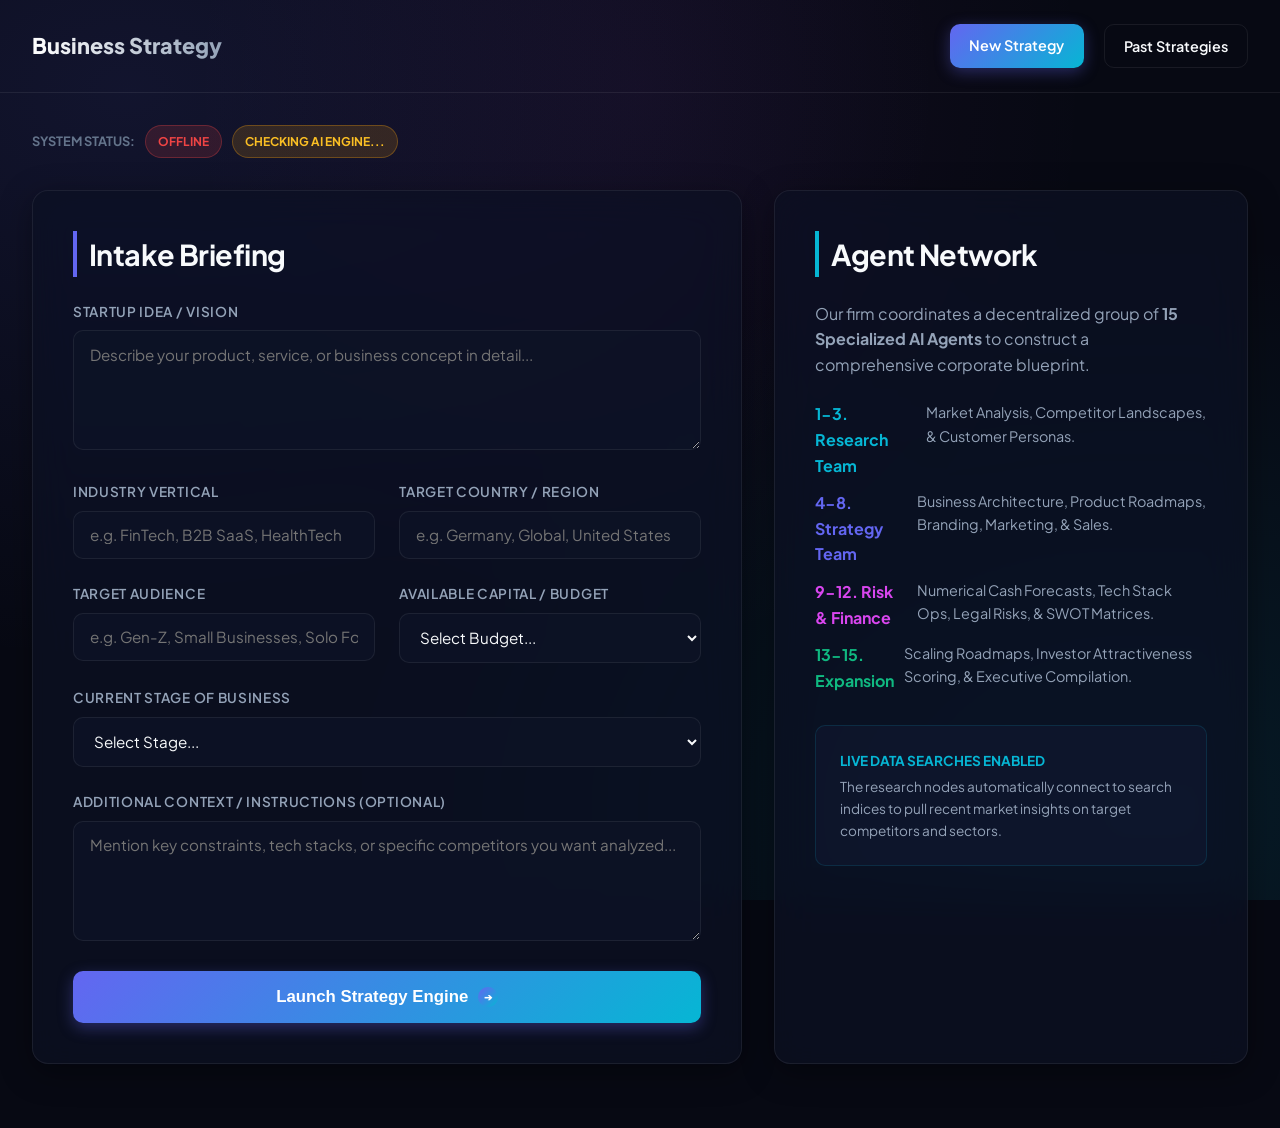
==== frontend/index.html @ 62816b15 "adding code" ====
<!DOCTYPE html>
<html lang="en">
<head>
    <meta charset="UTF-8">
    <meta name="viewport" content="width=device-width, initial-scale=1.0">
    <title>Business Strategy</title>
    <link rel="stylesheet" href="css/style.css">
</head>
<body>
    <header>
        <div class="logo-container">
          
            <div class="logo-text">Business Strategy</div>
        </div>
        <nav class="nav-links">
            <a href="index.html" class="nav-btn primary">New Strategy</a>
            <a href="history.html" class="nav-btn secondary">Past Strategies</a>
        </nav>
    </header>

    <main class="container">
        <!-- Status Row -->
        <div style="display: flex; gap: 10px; margin-bottom: 2rem; align-items: center; flex-wrap: wrap;">
            <span style="font-size: 0.8rem; font-weight: 700; color: var(--text-muted); text-transform: uppercase;">System Status:</span>
            <div id="badge-db" class="status-badge local">Connecting Database...</div>
            <div id="badge-ai" class="status-badge fallback">Checking AI Engine...</div>
        </div>

        <!-- App Layout -->
        <div class="grid-2col" id="app-layout">
            <!-- Left Panel: Intake Form -->
            <section class="glass-panel" style="padding: 2.5rem;" id="form-panel">
                <h2 style="margin-bottom: 1.5rem;">Intake Briefing</h2>
                <form id="startup-form">
                    <div class="form-group">
                        <label for="startup_idea">Startup Idea / Vision</label>
                        <textarea id="startup_idea" placeholder="Describe your product, service, or business concept in detail..." required></textarea>
                    </div>

                    <div class="form-group row">
                        <div>
                            <label for="industry">Industry Vertical</label>
                            <input type="text" id="industry" placeholder="e.g. FinTech, B2B SaaS, HealthTech" required>
                        </div>
                        <div>
                            <label for="country">Target Country / Region</label>
                            <input type="text" id="country" placeholder="e.g. Germany, Global, United States" required>
                        </div>
                    </div>

                    <div class="form-group row">
                        <div>
                            <label for="target_audience">Target Audience</label>
                            <input type="text" id="target_audience" placeholder="e.g. Gen-Z, Small Businesses, Solo Founders" required>
                        </div>
                        <div>
                            <label for="budget">Available Capital / Budget</label>
                            <select id="budget" required>
                                <option value="" disabled selected>Select Budget...</option>
                                <option value="$10,000">$10,000 - $25,000</option>
                                <option value="$50,000">$25,000 - $100,000</option>
                                <option value="$250,000">$100,000 - $500,000</option>
                                <option value="$1,000,000">$500,000 - $2M+</option>
                            </select>
                        </div>
                    </div>

                    <div class="form-group">
                        <label for="business_stage">Current Stage of Business</label>
                        <select id="business_stage" required>
                            <option value="" disabled selected>Select Stage...</option>
                            <option value="Idea Stage">Idea Stage / Pre-revenue</option>
                            <option value="MVP Built">MVP Developed / Early Beta</option>
                            <option value="Early Traction">Generating Early Sales</option>
                            <option value="Scaling">Scaling Product & Operations</option>
                        </select>
                    </div>

                    <div class="form-group">
                        <label for="additional_information">Additional Context / Instructions (Optional)</label>
                        <textarea id="additional_information" placeholder="Mention key constraints, tech stacks, or specific competitors you want analyzed..."></textarea>
                    </div>

                    <button type="submit" class="btn-submit" id="submit-btn">
                        <span>Launch Strategy Engine</span>
                        <div class="logo-icon" style="width:20px; height:20px; font-size:0.6rem; box-shadow:none;">➔</div>
                    </button>
                </form>
            </section>

            <!-- Right Panel: Instructions or Progress Board -->
            <section class="glass-panel" style="padding: 2.5rem; display: flex; flex-direction: column; justify-content: space-between;" id="info-panel">
                <div id="static-info">
                    <h2 style="margin-bottom: 1.5rem; border-left-color: var(--secondary);">Agent Network</h2>
                    <p style="color: var(--text-secondary); margin-bottom: 1.5rem;">
                        Our firm coordinates a decentralized group of <strong>15 Specialized AI Agents</strong> to construct a comprehensive corporate blueprint.
                    </p>
                    <div style="display: flex; flex-direction: column; gap: 12px; margin-bottom: 2rem;">
                        <div style="display:flex; gap: 10px; align-items:flex-start;">
                            <div style="color: var(--secondary); font-weight:700;">1-3. Research Team</div>
                            <div style="font-size:0.9rem; color: var(--text-secondary);">Market Analysis, Competitor Landscapes, & Customer Personas.</div>
                        </div>
                        <div style="display:flex; gap: 10px; align-items:flex-start;">
                            <div style="color: var(--primary); font-weight:700;">4-8. Strategy Team</div>
                            <div style="font-size:0.9rem; color: var(--text-secondary);">Business Architecture, Product Roadmaps, Branding, Marketing, & Sales.</div>
                        </div>
                        <div style="display:flex; gap: 10px; align-items:flex-start;">
                            <div style="color: var(--accent); font-weight:700;">9-12. Risk & Finance</div>
                            <div style="font-size:0.9rem; color: var(--text-secondary);">Numerical Cash Forecasts, Tech Stack Ops, Legal Risks, & SWOT Matrices.</div>
                        </div>
                        <div style="display:flex; gap: 10px; align-items:flex-start;">
                            <div style="color: var(--success); font-weight:700;">13-15. Expansion</div>
                            <div style="font-size:0.9rem; color: var(--text-secondary);">Scaling Roadmaps, Investor Attractiveness Scoring, & Executive Compilation.</div>
                        </div>
                    </div>
                    <div class="glass-card" style="border-color: rgba(6, 182, 212, 0.15);">
                        <span style="color: var(--secondary); font-weight:700; font-size:0.85rem; text-transform:uppercase; display:block; margin-bottom: 4px;">Live Data Searches Enabled</span>
                        <p style="font-size:0.85rem; color: var(--text-secondary);">
                            The research nodes automatically connect to search indices to pull recent market insights on target competitors and sectors.
                        </p>
                    </div>
                </div>

                <!-- Runner Panel (Hidden by default, shown dynamically via JS) -->
                <div id="runner-panel" class="runner-panel">
                    <div class="runner-header">
                        <div>
                            <span style="font-size:0.8rem; font-weight:700; color:var(--text-muted); text-transform:uppercase;">Active Consultant</span>
                            <h3 id="current-agent-display">Agent Initializing...</h3>
                        </div>
                        <div class="spinner" id="runner-spinner"></div>
                    </div>

                    <div class="progress-container">
                        <div class="progress-bar" id="progress-bar-el"></div>
                    </div>

                    <!-- 15 Agent Indicators -->
                    <div class="agent-steps">
                        <div class="step-card" id="step-0"><div class="step-badge">1</div><span class="step-name">Market Research</span></div>
                        <div class="step-card" id="step-1"><div class="step-badge">2</div><span class="step-name">Competitors</span></div>
                        <div class="step-card" id="step-2"><div class="step-badge">3</div><span class="step-name">Personas</span></div>
                        <div class="step-card" id="step-3"><div class="step-badge">4</div><span class="step-name">Business Model</span></div>
                        <div class="step-card" id="step-4"><div class="step-badge">5</div><span class="step-name">Product roadmap</span></div>
                        <div class="step-card" id="step-5"><div class="step-badge">6</div><span class="step-name">Branding Design</span></div>
                        <div class="step-card" id="step-6"><div class="step-badge">7</div><span class="step-name">Marketing Plan</span></div>
                        <div class="step-card" id="step-7"><div class="step-badge">8</div><span class="step-name">Sales Funnel</span></div>
                        <div class="step-card" id="step-8"><div class="step-badge">9</div><span class="step-name">Financials</span></div>
                        <div class="step-card" id="step-9"><div class="step-badge">10</div><span class="step-name">Operations Stack</span></div>
                        <div class="step-card" id="step-10"><div class="step-badge">11</div><span class="step-name">Risk Matrices</span></div>
                        <div class="step-card" id="step-11"><div class="step-badge">12</div><span class="step-name">SWOT Matrix</span></div>
                        <div class="step-card" id="step-12"><div class="step-badge">13</div><span class="step-name">Growth Scaling</span></div>
                        <div class="step-card" id="step-13"><div class="step-badge">14</div><span class="step-name">Investor Pitch</span></div>
                        <div class="step-card" id="step-14"><div class="step-badge">15</div><span class="step-name">Executive Summary</span></div>
                    </div>

                    <h4 style="margin-bottom:0.5rem; font-size:0.85rem; color:var(--text-secondary);">Activity Stream Logs</h4>
                    <div class="log-terminal" id="log-terminal-el">
                        <div class="log-entry system">[System] Ready to launch strategy engine.</div>
                    </div>

                    <button id="view-report-btn" class="btn-submit" style="margin-top: 1.5rem; display: none;">
                        <span>View Strategy Report</span>
                        <span>➔</span>
                    </button>
                </div>
            </section>
        </div>
    </main>

    <script type="module" src="js/app.js"></script>
</body>
</html>
---- frontend/css/style.css ----
@import url('variables.css');
@import url('base.css');
@import url('components.css');
@import url('views.css');
@import url('print.css');
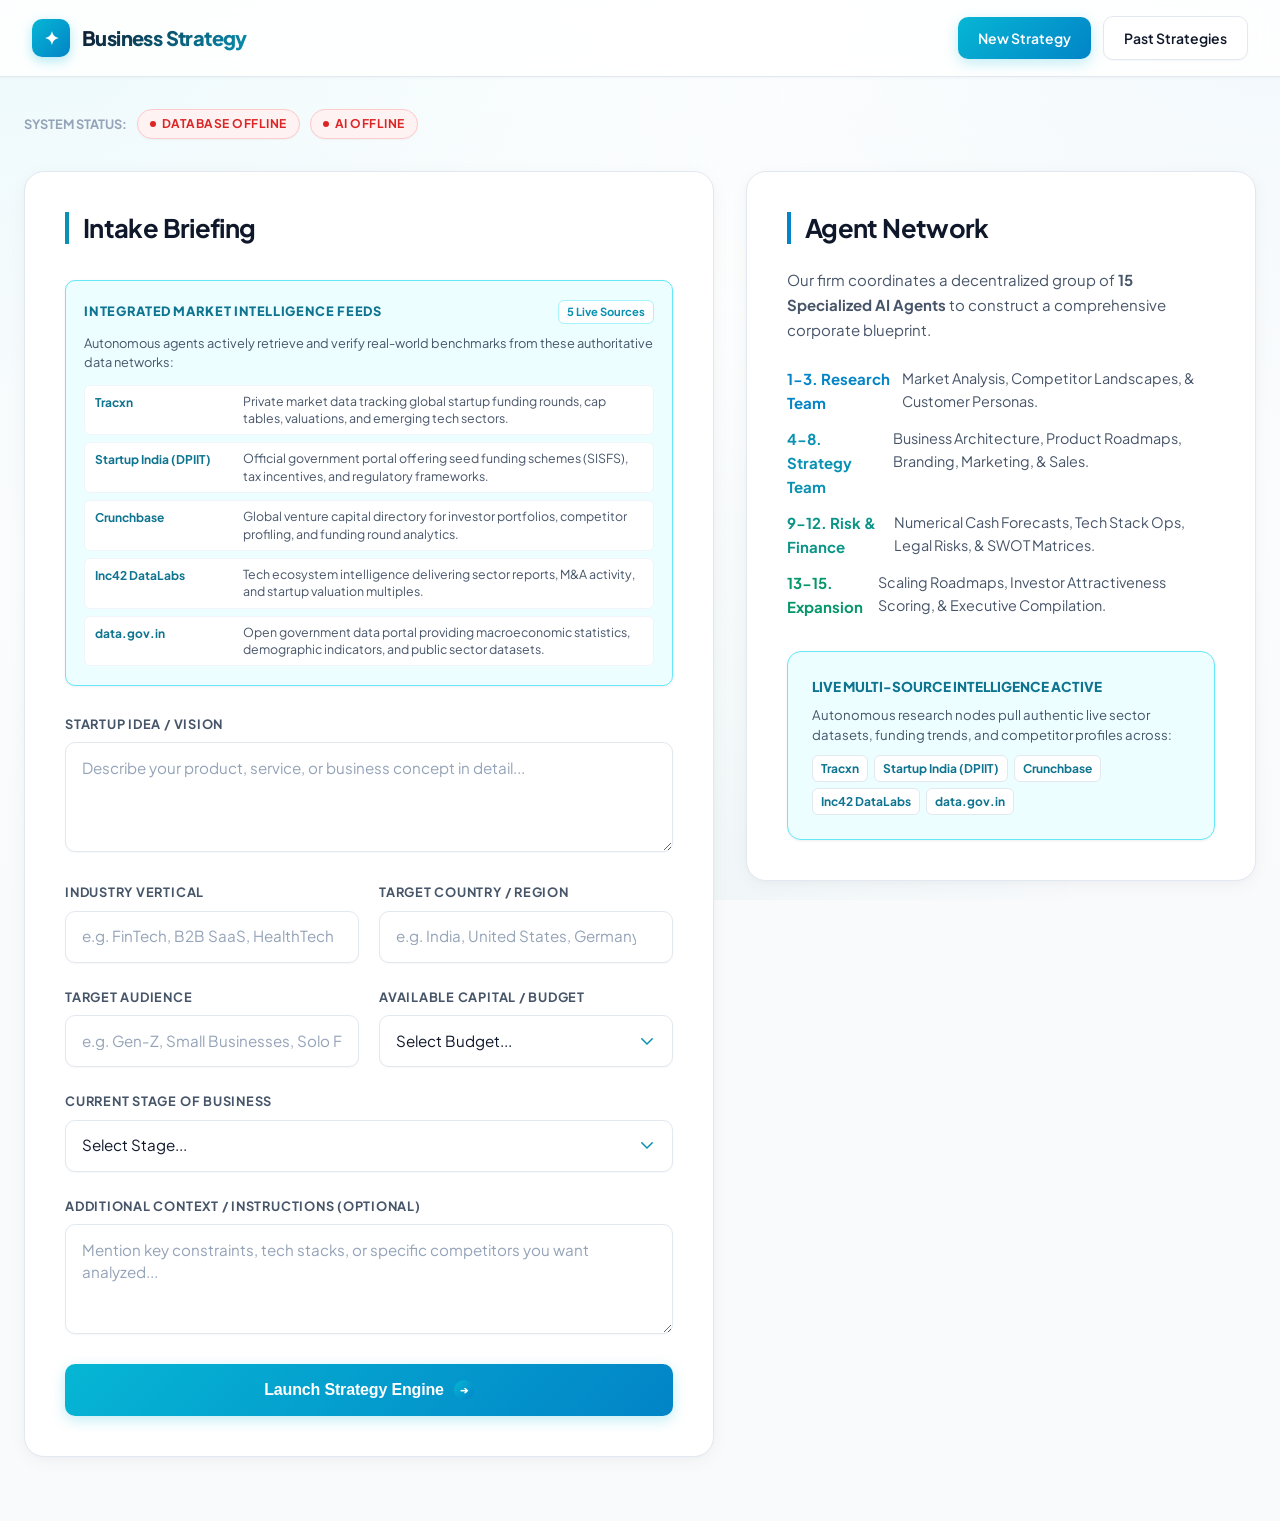
==== commit 4e283740: "adding updates" ====
--- a/frontend/index.html
+++ b/frontend/index.html
@@ -9,7 +9,7 @@
 <body>
     <header>
         <div class="logo-container">
-          
+            <div class="logo-icon">✦</div>
             <div class="logo-text">Business Strategy</div>
         </div>
         <nav class="nav-links">
@@ -22,15 +22,55 @@
         <!-- Status Row -->
         <div style="display: flex; gap: 10px; margin-bottom: 2rem; align-items: center; flex-wrap: wrap;">
             <span style="font-size: 0.8rem; font-weight: 700; color: var(--text-muted); text-transform: uppercase;">System Status:</span>
-            <div id="badge-db" class="status-badge local">Connecting Database...</div>
-            <div id="badge-ai" class="status-badge fallback">Checking AI Engine...</div>
+            <div id="badge-db" class="status-badge mongo">Checking Database...</div>
+            <div id="badge-ai" class="status-badge grok">Checking AI Engine...</div>
         </div>
 
         <!-- App Layout -->
         <div class="grid-2col" id="app-layout">
             <!-- Left Panel: Intake Form -->
             <section class="glass-panel" style="padding: 2.5rem;" id="form-panel">
-                <h2 style="margin-bottom: 1.5rem;">Intake Briefing</h2>
+                <div style="display: flex; justify-content: space-between; align-items: baseline; margin-bottom: 1.25rem;">
+                    <h2>Intake Briefing</h2>
+                </div>
+
+                <!-- Intelligence Sources Information Box -->
+                <div class="glass-card" style="border-color: var(--aqua-300); background: var(--aqua-50); padding: 1.15rem; margin-bottom: 1.75rem; border-radius: var(--radius-md);">
+                    <div style="display: flex; align-items: center; justify-content: space-between; margin-bottom: 0.65rem;">
+                        <span style="color: var(--primary-dark); font-weight: 800; font-size: 0.8rem; text-transform: uppercase; letter-spacing: 0.05em;">
+                            Integrated Market Intelligence Feeds
+                        </span>
+                        <span style="font-size: 0.7rem; font-weight: 700; background: #ffffff; color: var(--primary); padding: 2px 8px; border-radius: var(--radius-sm); border: 1px solid var(--aqua-200);">
+                            5 Live Sources
+                        </span>
+                    </div>
+                    <p style="font-size: 0.8rem; color: var(--text-secondary); margin-bottom: 0.85rem; line-height: 1.45;">
+                        Autonomous agents actively retrieve and verify real-world benchmarks from these authoritative data networks:
+                    </p>
+                    <div style="display: flex; flex-direction: column; gap: 7px;">
+                        <div style="display: flex; align-items: flex-start; gap: 8px; background: #ffffff; padding: 7px 10px; border-radius: var(--radius-sm); border: 1px solid var(--border-subtle);">
+                            <span style="font-size: 0.75rem; font-weight: 700; color: var(--primary-dark); min-width: 140px; flex-shrink: 0;">Tracxn</span>
+                            <span style="font-size: 0.775rem; color: var(--text-secondary); line-height: 1.4;">Private market data tracking global startup funding rounds, cap tables, valuations, and emerging tech sectors.</span>
+                        </div>
+                        <div style="display: flex; align-items: flex-start; gap: 8px; background: #ffffff; padding: 7px 10px; border-radius: var(--radius-sm); border: 1px solid var(--border-subtle);">
+                            <span style="font-size: 0.75rem; font-weight: 700; color: var(--primary-dark); min-width: 140px; flex-shrink: 0;">Startup India (DPIIT)</span>
+                            <span style="font-size: 0.775rem; color: var(--text-secondary); line-height: 1.4;">Official government portal offering seed funding schemes (SISFS), tax incentives, and regulatory frameworks.</span>
+                        </div>
+                        <div style="display: flex; align-items: flex-start; gap: 8px; background: #ffffff; padding: 7px 10px; border-radius: var(--radius-sm); border: 1px solid var(--border-subtle);">
+                            <span style="font-size: 0.75rem; font-weight: 700; color: var(--primary-dark); min-width: 140px; flex-shrink: 0;">Crunchbase</span>
+                            <span style="font-size: 0.775rem; color: var(--text-secondary); line-height: 1.4;">Global venture capital directory for investor portfolios, competitor profiling, and funding round analytics.</span>
+                        </div>
+                        <div style="display: flex; align-items: flex-start; gap: 8px; background: #ffffff; padding: 7px 10px; border-radius: var(--radius-sm); border: 1px solid var(--border-subtle);">
+                            <span style="font-size: 0.75rem; font-weight: 700; color: var(--primary-dark); min-width: 140px; flex-shrink: 0;">Inc42 DataLabs</span>
+                            <span style="font-size: 0.775rem; color: var(--text-secondary); line-height: 1.4;">Tech ecosystem intelligence delivering sector reports, M&amp;A activity, and startup valuation multiples.</span>
+                        </div>
+                        <div style="display: flex; align-items: flex-start; gap: 8px; background: #ffffff; padding: 7px 10px; border-radius: var(--radius-sm); border: 1px solid var(--border-subtle);">
+                            <span style="font-size: 0.75rem; font-weight: 700; color: var(--primary-dark); min-width: 140px; flex-shrink: 0;">data.gov.in</span>
+                            <span style="font-size: 0.775rem; color: var(--text-secondary); line-height: 1.4;">Open government data portal providing macroeconomic statistics, demographic indicators, and public sector datasets.</span>
+                        </div>
+                    </div>
+                </div>
+
                 <form id="startup-form">
                     <div class="form-group">
                         <label for="startup_idea">Startup Idea / Vision</label>
@@ -44,7 +84,34 @@
                         </div>
                         <div>
                             <label for="country">Target Country / Region</label>
-                            <input type="text" id="country" placeholder="e.g. Germany, Global, United States" required>
+                            <input type="text" id="country" list="country-suggestions" placeholder="e.g. India, United States, Germany, UK, UAE..." required autocomplete="off">
+                            <datalist id="country-suggestions">
+                                <option value="India">
+                                <option value="United States">
+                                <option value="United Kingdom">
+                                <option value="Germany">
+                                <option value="France">
+                                <option value="Canada">
+                                <option value="Australia">
+                                <option value="United Arab Emirates (UAE)">
+                                <option value="Singapore">
+                                <option value="Japan">
+                                <option value="Saudi Arabia">
+                                <option value="Brazil">
+                                <option value="Switzerland">
+                                <option value="Netherlands">
+                                <option value="Italy">
+                                <option value="Spain">
+                                <option value="South Africa">
+                                <option value="Mexico">
+                                <option value="Indonesia">
+                                <option value="Malaysia">
+                                <option value="Philippines">
+                                <option value="Vietnam">
+                                <option value="South Korea">
+                                <option value="Sweden">
+                                <option value="Global / International">
+                            </datalist>
                         </div>
                     </div>
 
@@ -113,11 +180,20 @@
                             <div style="font-size:0.9rem; color: var(--text-secondary);">Scaling Roadmaps, Investor Attractiveness Scoring, & Executive Compilation.</div>
                         </div>
                     </div>
-                    <div class="glass-card" style="border-color: rgba(6, 182, 212, 0.15);">
-                        <span style="color: var(--secondary); font-weight:700; font-size:0.85rem; text-transform:uppercase; display:block; margin-bottom: 4px;">Live Data Searches Enabled</span>
-                        <p style="font-size:0.85rem; color: var(--text-secondary);">
-                            The research nodes automatically connect to search indices to pull recent market insights on target competitors and sectors.
+                    <div class="glass-card" style="border-color: var(--aqua-300); background: var(--aqua-50);">
+                        <span style="color: var(--primary-dark); font-weight:800; font-size:0.85rem; text-transform:uppercase; display:flex; align-items:center; gap:6px; margin-bottom: 8px;">
+                            Live Multi-Source Intelligence Active
+                        </span>
+                        <p style="font-size:0.825rem; color: var(--text-secondary); margin-bottom: 10px; line-height: 1.5;">
+                            Autonomous research nodes pull authentic live sector datasets, funding trends, and competitor profiles across:
                         </p>
+                        <div style="display: flex; flex-wrap: wrap; gap: 6px;">
+                            <span style="font-size:0.75rem; font-weight:700; background:#ffffff; border:1px solid var(--border-default); padding:3px 8px; border-radius:var(--radius-sm); color:var(--primary-dark);">Tracxn</span>
+                            <span style="font-size:0.75rem; font-weight:700; background:#ffffff; border:1px solid var(--border-default); padding:3px 8px; border-radius:var(--radius-sm); color:var(--primary-dark);">Startup India (DPIIT)</span>
+                            <span style="font-size:0.75rem; font-weight:700; background:#ffffff; border:1px solid var(--border-default); padding:3px 8px; border-radius:var(--radius-sm); color:var(--primary-dark);">Crunchbase</span>
+                            <span style="font-size:0.75rem; font-weight:700; background:#ffffff; border:1px solid var(--border-default); padding:3px 8px; border-radius:var(--radius-sm); color:var(--primary-dark);">Inc42 DataLabs</span>
+                            <span style="font-size:0.75rem; font-weight:700; background:#ffffff; border:1px solid var(--border-default); padding:3px 8px; border-radius:var(--radius-sm); color:var(--primary-dark);">data.gov.in</span>
+                        </div>
                     </div>
                 </div>
 
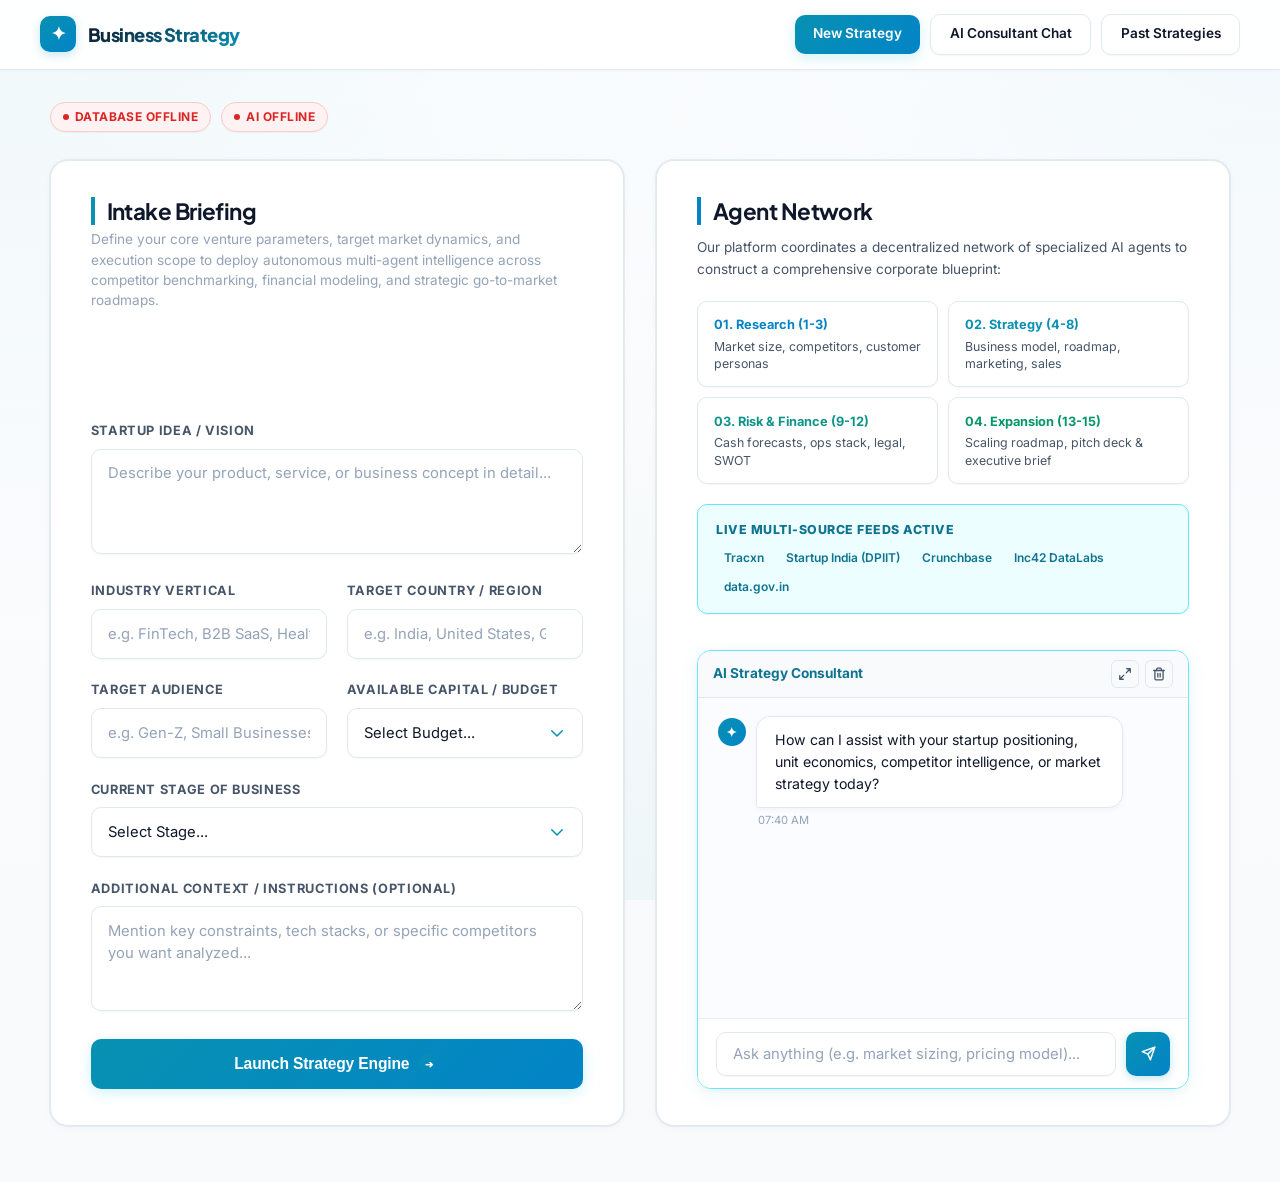
==== commit 574ebdd2: "adding data" ====
--- a/frontend/index.html
+++ b/frontend/index.html
@@ -5,6 +5,7 @@
     <meta name="viewport" content="width=device-width, initial-scale=1.0">
     <title>Business Strategy</title>
     <link rel="stylesheet" href="css/style.css">
+    <link rel="stylesheet" href="css/chat.css">
 </head>
 <body>
     <header>
@@ -14,61 +15,25 @@
         </div>
         <nav class="nav-links">
             <a href="index.html" class="nav-btn primary">New Strategy</a>
+            <a href="chat.html" class="nav-btn secondary">AI Consultant Chat</a>
             <a href="history.html" class="nav-btn secondary">Past Strategies</a>
         </nav>
     </header>
 
     <main class="container">
-        <!-- Status Row -->
-        <div style="display: flex; gap: 10px; margin-bottom: 2rem; align-items: center; flex-wrap: wrap;">
-            <span style="font-size: 0.8rem; font-weight: 700; color: var(--text-muted); text-transform: uppercase;">System Status:</span>
+        
+        <div style="display: flex; gap: 10px; margin-bottom: 1.75rem; align-items: center; flex-wrap: wrap;">
             <div id="badge-db" class="status-badge mongo">Checking Database...</div>
             <div id="badge-ai" class="status-badge grok">Checking AI Engine...</div>
         </div>
 
-        <!-- App Layout -->
+        
         <div class="grid-2col" id="app-layout">
-            <!-- Left Panel: Intake Form -->
-            <section class="glass-panel" style="padding: 2.5rem;" id="form-panel">
-                <div style="display: flex; justify-content: space-between; align-items: baseline; margin-bottom: 1.25rem;">
-                    <h2>Intake Briefing</h2>
-                </div>
-
-                <!-- Intelligence Sources Information Box -->
-                <div class="glass-card" style="border-color: var(--aqua-300); background: var(--aqua-50); padding: 1.15rem; margin-bottom: 1.75rem; border-radius: var(--radius-md);">
-                    <div style="display: flex; align-items: center; justify-content: space-between; margin-bottom: 0.65rem;">
-                        <span style="color: var(--primary-dark); font-weight: 800; font-size: 0.8rem; text-transform: uppercase; letter-spacing: 0.05em;">
-                            Integrated Market Intelligence Feeds
-                        </span>
-                        <span style="font-size: 0.7rem; font-weight: 700; background: #ffffff; color: var(--primary); padding: 2px 8px; border-radius: var(--radius-sm); border: 1px solid var(--aqua-200);">
-                            5 Live Sources
-                        </span>
-                    </div>
-                    <p style="font-size: 0.8rem; color: var(--text-secondary); margin-bottom: 0.85rem; line-height: 1.45;">
-                        Autonomous agents actively retrieve and verify real-world benchmarks from these authoritative data networks:
-                    </p>
-                    <div style="display: flex; flex-direction: column; gap: 7px;">
-                        <div style="display: flex; align-items: flex-start; gap: 8px; background: #ffffff; padding: 7px 10px; border-radius: var(--radius-sm); border: 1px solid var(--border-subtle);">
-                            <span style="font-size: 0.75rem; font-weight: 700; color: var(--primary-dark); min-width: 140px; flex-shrink: 0;">Tracxn</span>
-                            <span style="font-size: 0.775rem; color: var(--text-secondary); line-height: 1.4;">Private market data tracking global startup funding rounds, cap tables, valuations, and emerging tech sectors.</span>
-                        </div>
-                        <div style="display: flex; align-items: flex-start; gap: 8px; background: #ffffff; padding: 7px 10px; border-radius: var(--radius-sm); border: 1px solid var(--border-subtle);">
-                            <span style="font-size: 0.75rem; font-weight: 700; color: var(--primary-dark); min-width: 140px; flex-shrink: 0;">Startup India (DPIIT)</span>
-                            <span style="font-size: 0.775rem; color: var(--text-secondary); line-height: 1.4;">Official government portal offering seed funding schemes (SISFS), tax incentives, and regulatory frameworks.</span>
-                        </div>
-                        <div style="display: flex; align-items: flex-start; gap: 8px; background: #ffffff; padding: 7px 10px; border-radius: var(--radius-sm); border: 1px solid var(--border-subtle);">
-                            <span style="font-size: 0.75rem; font-weight: 700; color: var(--primary-dark); min-width: 140px; flex-shrink: 0;">Crunchbase</span>
-                            <span style="font-size: 0.775rem; color: var(--text-secondary); line-height: 1.4;">Global venture capital directory for investor portfolios, competitor profiling, and funding round analytics.</span>
-                        </div>
-                        <div style="display: flex; align-items: flex-start; gap: 8px; background: #ffffff; padding: 7px 10px; border-radius: var(--radius-sm); border: 1px solid var(--border-subtle);">
-                            <span style="font-size: 0.75rem; font-weight: 700; color: var(--primary-dark); min-width: 140px; flex-shrink: 0;">Inc42 DataLabs</span>
-                            <span style="font-size: 0.775rem; color: var(--text-secondary); line-height: 1.4;">Tech ecosystem intelligence delivering sector reports, M&amp;A activity, and startup valuation multiples.</span>
-                        </div>
-                        <div style="display: flex; align-items: flex-start; gap: 8px; background: #ffffff; padding: 7px 10px; border-radius: var(--radius-sm); border: 1px solid var(--border-subtle);">
-                            <span style="font-size: 0.75rem; font-weight: 700; color: var(--primary-dark); min-width: 140px; flex-shrink: 0;">data.gov.in</span>
-                            <span style="font-size: 0.775rem; color: var(--text-secondary); line-height: 1.4;">Open government data portal providing macroeconomic statistics, demographic indicators, and public sector datasets.</span>
-                        </div>
-                    </div>
+            
+            <section class="glass-panel" id="form-panel">
+                <div style="margin-bottom: 1.5rem;">
+                    <h2 style="margin-bottom: 4px;">Intake Briefing</h2>
+                    <p style="font-size: 0.85rem; color: var(--text-muted); margin: 0; line-height: 1.5;">Define your core venture parameters, target market dynamics, and execution scope to deploy autonomous multi-agent intelligence across competitor benchmarking, financial modeling, and strategic go-to-market roadmaps.</p>
                 </div>
 
                 <form id="startup-form">
@@ -155,49 +120,60 @@
                 </form>
             </section>
 
-            <!-- Right Panel: Instructions or Progress Board -->
-            <section class="glass-panel" style="padding: 2.5rem; display: flex; flex-direction: column; justify-content: space-between;" id="info-panel">
-                <div id="static-info">
-                    <h2 style="margin-bottom: 1.5rem; border-left-color: var(--secondary);">Agent Network</h2>
-                    <p style="color: var(--text-secondary); margin-bottom: 1.5rem;">
-                        Our firm coordinates a decentralized group of <strong>15 Specialized AI Agents</strong> to construct a comprehensive corporate blueprint.
-                    </p>
-                    <div style="display: flex; flex-direction: column; gap: 12px; margin-bottom: 2rem;">
-                        <div style="display:flex; gap: 10px; align-items:flex-start;">
-                            <div style="color: var(--secondary); font-weight:700;">1-3. Research Team</div>
-                            <div style="font-size:0.9rem; color: var(--text-secondary);">Market Analysis, Competitor Landscapes, & Customer Personas.</div>
-                        </div>
-                        <div style="display:flex; gap: 10px; align-items:flex-start;">
-                            <div style="color: var(--primary); font-weight:700;">4-8. Strategy Team</div>
-                            <div style="font-size:0.9rem; color: var(--text-secondary);">Business Architecture, Product Roadmaps, Branding, Marketing, & Sales.</div>
-                        </div>
-                        <div style="display:flex; gap: 10px; align-items:flex-start;">
-                            <div style="color: var(--accent); font-weight:700;">9-12. Risk & Finance</div>
-                            <div style="font-size:0.9rem; color: var(--text-secondary);">Numerical Cash Forecasts, Tech Stack Ops, Legal Risks, & SWOT Matrices.</div>
-                        </div>
-                        <div style="display:flex; gap: 10px; align-items:flex-start;">
-                            <div style="color: var(--success); font-weight:700;">13-15. Expansion</div>
-                            <div style="font-size:0.9rem; color: var(--text-secondary);">Scaling Roadmaps, Investor Attractiveness Scoring, & Executive Compilation.</div>
-                        </div>
-                    </div>
-                    <div class="glass-card" style="border-color: var(--aqua-300); background: var(--aqua-50);">
-                        <span style="color: var(--primary-dark); font-weight:800; font-size:0.85rem; text-transform:uppercase; display:flex; align-items:center; gap:6px; margin-bottom: 8px;">
-                            Live Multi-Source Intelligence Active
-                        </span>
-                        <p style="font-size:0.825rem; color: var(--text-secondary); margin-bottom: 10px; line-height: 1.5;">
-                            Autonomous research nodes pull authentic live sector datasets, funding trends, and competitor profiles across:
+            
+            <section class="glass-panel" id="info-panel">
+                <div id="static-info" style="display: flex; flex-direction: column; height: 100%; justify-content: space-between;">
+                    <div>
+                        <div style="margin-bottom: 0.75rem;">
+                            <h2 style="margin-bottom: 0; border-left-color: var(--secondary);">Agent Network</h2>
+                        </div>
+                        <p style="color: var(--text-secondary); font-size: 0.85rem; margin-bottom: 1.25rem;">
+                            Our platform coordinates a decentralized network of specialized AI agents to construct a comprehensive corporate blueprint:
                         </p>
-                        <div style="display: flex; flex-wrap: wrap; gap: 6px;">
-                            <span style="font-size:0.75rem; font-weight:700; background:#ffffff; border:1px solid var(--border-default); padding:3px 8px; border-radius:var(--radius-sm); color:var(--primary-dark);">Tracxn</span>
-                            <span style="font-size:0.75rem; font-weight:700; background:#ffffff; border:1px solid var(--border-default); padding:3px 8px; border-radius:var(--radius-sm); color:var(--primary-dark);">Startup India (DPIIT)</span>
-                            <span style="font-size:0.75rem; font-weight:700; background:#ffffff; border:1px solid var(--border-default); padding:3px 8px; border-radius:var(--radius-sm); color:var(--primary-dark);">Crunchbase</span>
-                            <span style="font-size:0.75rem; font-weight:700; background:#ffffff; border:1px solid var(--border-default); padding:3px 8px; border-radius:var(--radius-sm); color:var(--primary-dark);">Inc42 DataLabs</span>
-                            <span style="font-size:0.75rem; font-weight:700; background:#ffffff; border:1px solid var(--border-default); padding:3px 8px; border-radius:var(--radius-sm); color:var(--primary-dark);">data.gov.in</span>
-                        </div>
-                    </div>
+                        
+                        
+                        <div style="display: grid; grid-template-columns: 1fr 1fr; gap: 10px; margin-bottom: 1.25rem;">
+                            <div class="glass-card" style="padding: 0.85rem 1rem; border-radius: var(--radius-md);">
+                                <div style="color: var(--secondary); font-weight: 700; font-size: 0.8rem; margin-bottom: 2px;">01. Research (1-3)</div>
+                                <div style="font-size: 0.775rem; color: var(--text-secondary); line-height: 1.4;">Market size, competitors, customer personas</div>
+                            </div>
+                            <div class="glass-card" style="padding: 0.85rem 1rem; border-radius: var(--radius-md);">
+                                <div style="color: var(--primary); font-weight: 700; font-size: 0.8rem; margin-bottom: 2px;">02. Strategy (4-8)</div>
+                                <div style="font-size: 0.775rem; color: var(--text-secondary); line-height: 1.4;">Business model, roadmap, marketing, sales</div>
+                            </div>
+                            <div class="glass-card" style="padding: 0.85rem 1rem; border-radius: var(--radius-md);">
+                                <div style="color: var(--accent); font-weight: 700; font-size: 0.8rem; margin-bottom: 2px;">03. Risk & Finance (9-12)</div>
+                                <div style="font-size: 0.775rem; color: var(--text-secondary); line-height: 1.4;">Cash forecasts, ops stack, legal, SWOT</div>
+                            </div>
+                            <div class="glass-card" style="padding: 0.85rem 1rem; border-radius: var(--radius-md);">
+                                <div style="color: var(--success); font-weight: 700; font-size: 0.8rem; margin-bottom: 2px;">04. Expansion (13-15)</div>
+                                <div style="font-size: 0.775rem; color: var(--text-secondary); line-height: 1.4;">Scaling roadmap, pitch deck & executive brief</div>
+                            </div>
+                        </div>
+
+                        
+                        <div class="glass-card" style="border-color: var(--aqua-300); background: var(--aqua-50); padding: 0.95rem 1.15rem; margin-bottom: 1rem; border-radius: var(--radius-md);">
+                            <div style="margin-bottom: 6px;">
+                                <span style="color: var(--primary-dark); font-weight: 800; font-size: 0.775rem; text-transform: uppercase; letter-spacing: 0.04em; display: flex; align-items: center; gap: 6px;">
+
+                                    Live Multi-Source Feeds Active
+                                </span>
+                            </div>
+                            <div style="display: flex; flex-wrap: wrap; gap: 6px;">
+                                <span style="font-size: 0.75rem; font-weight: 600; padding: 2px 8px; border-radius: var(--radius-sm); color: var(--primary-dark);">Tracxn</span>
+                                <span style="font-size: 0.75rem; font-weight: 600; padding: 2px 8px; border-radius: var(--radius-sm); color: var(--primary-dark);">Startup India (DPIIT)</span>
+                                <span style="font-size: 0.75rem; font-weight: 600; padding: 2px 8px; border-radius: var(--radius-sm); color: var(--primary-dark);">Crunchbase</span>
+                                <span style="font-size: 0.75rem; font-weight: 600; padding: 2px 8px; border-radius: var(--radius-sm); color: var(--primary-dark);">Inc42 DataLabs</span>
+                                <span style="font-size: 0.75rem; font-weight: 600; padding: 2px 8px; border-radius: var(--radius-sm); color: var(--primary-dark);">data.gov.in</span>
+                            </div>
+                        </div>
+                    </div>
+
+                    
+                    <div id="chatbot-widget"></div>
                 </div>
 
-                <!-- Runner Panel (Hidden by default, shown dynamically via JS) -->
+                
                 <div id="runner-panel" class="runner-panel">
                     <div class="runner-header">
                         <div>
@@ -211,7 +187,7 @@
                         <div class="progress-bar" id="progress-bar-el"></div>
                     </div>
 
-                    <!-- 15 Agent Indicators -->
+                    
                     <div class="agent-steps">
                         <div class="step-card" id="step-0"><div class="step-badge">1</div><span class="step-name">Market Research</span></div>
                         <div class="step-card" id="step-1"><div class="step-badge">2</div><span class="step-name">Competitors</span></div>
@@ -245,5 +221,6 @@
     </main>
 
     <script type="module" src="js/app.js"></script>
+    <script type="module" src="js/chat.js"></script>
 </body>
 </html>
--- a/frontend/css/style.css
+++ b/frontend/css/style.css
@@ -2,4 +2,5 @@
 @import url('base.css');
 @import url('components.css');
 @import url('views.css');
+@import url('chat.css');
 @import url('print.css');
--- a/frontend/css/chat.css
+++ b/frontend/css/chat.css
@@ -0,0 +1,419 @@
+.chatbot-card {
+    background: #ffffff;
+    border: 1px solid var(--aqua-300, #67e8f9);
+    border-radius: var(--radius-lg, 16px);
+    box-shadow: 0 4px 20px -2px rgba(8, 145, 178, 0.1), 0 2px 6px -1px rgba(15, 23, 42, 0.04);
+    display: flex;
+    flex-direction: column;
+    overflow: hidden;
+    margin-top: 1.25rem;
+    transition: var(--transition, all 0.25s ease);
+    position: relative;
+    box-sizing: border-box;
+    flex: 1 1 auto;
+}
+.chatbot-card:hover {
+    border-color: var(--primary-light, #06b6d4);
+    box-shadow: 0 10px 28px -4px rgba(8, 145, 178, 0.18);
+}
+.chatbot-card.full-page-card {
+    margin-top: 0;
+    min-height: 650px;
+    border-color: #bae6fd;
+    box-shadow: 0 16px 36px -6px rgba(8, 145, 178, 0.12);
+}
+.chat-messages {
+    height: 320px;
+    min-height: 280px;
+    max-height: 420px;
+    overflow-y: auto;
+    padding: 1.15rem 1.25rem;
+    display: flex;
+    flex-direction: column;
+    gap: 12px;
+    background: #fafcff;
+    scroll-behavior: smooth;
+    box-sizing: border-box;
+    flex: 1 1 auto;
+}
+.chat-messages.full-page {
+    height: 560px;
+    min-height: 480px;
+    max-height: calc(100vh - 300px);
+    padding: 1.5rem 1.75rem;
+}
+.chat-messages::-webkit-scrollbar {
+    width: 6px;
+}
+.chat-messages::-webkit-scrollbar-track {
+    background: transparent;
+}
+.chat-messages::-webkit-scrollbar-thumb {
+    background: #cbd5e1;
+    border-radius: 10px;
+}
+.chat-messages::-webkit-scrollbar-thumb:hover {
+    background: #94a3b8;
+}
+.chat-msg-row {
+    display: flex;
+    gap: 10px;
+    max-width: 90%;
+    animation: chatMsgAppear 0.2s ease-out;
+}
+.chat-msg-row.user {
+    align-self: flex-end;
+    flex-direction: row-reverse;
+}
+.chat-msg-row.assistant {
+    align-self: flex-start;
+}
+@keyframes chatMsgAppear {
+    from { opacity: 0; transform: translateY(6px); }
+    to { opacity: 1; transform: translateY(0); }
+}
+.chat-msg-avatar {
+    width: 28px;
+    height: 28px;
+    border-radius: 50%;
+    display: flex;
+    align-items: center;
+    justify-content: center;
+    font-size: 0.825rem;
+    font-weight: 700;
+    flex-shrink: 0;
+    margin-top: 2px;
+}
+.chat-msg-avatar.user-av {
+    background: #f1f5f9;
+    border: 1px solid #e2e8f0;
+    color: var(--text-secondary, #475569);
+}
+.chat-msg-avatar.bot-av {
+    background: var(--primary-gradient, linear-gradient(135deg, #06b6d4 0%, #0284c7 100%));
+    color: #ffffff;
+}
+.chat-bubble {
+    padding: 0.75rem 1.1rem;
+    border-radius: 14px;
+    font-size: 0.885rem;
+    line-height: 1.55;
+    position: relative;
+    word-break: break-word;
+    box-sizing: border-box;
+    background: #ffffff;
+    color: var(--text-primary, #0f172a);
+    border: 1px solid #e2e8f0;
+    box-shadow: 0 2px 6px rgba(15, 23, 42, 0.04);
+}
+.chat-msg-row.user .chat-bubble {
+    background: #ffffff;
+    color: var(--text-primary, #0f172a);
+    border: 1px solid #e2e8f0;
+    border-bottom-right-radius: 3px;
+    box-shadow: 0 2px 6px rgba(15, 23, 42, 0.04);
+}
+.chat-msg-row.assistant .chat-bubble {
+    background: #ffffff;
+    color: var(--text-primary, #0f172a);
+    border: 1px solid #e2e8f0;
+    border-bottom-left-radius: 3px;
+    box-shadow: 0 2px 6px rgba(15, 23, 42, 0.04);
+}
+.chat-bubble p {
+    margin: 0 0 0.5rem 0;
+}
+.chat-bubble p:last-child {
+    margin-bottom: 0;
+}
+.chat-bubble ul, .chat-bubble ol {
+    margin: 0.4rem 0;
+    padding-left: 1.25rem;
+}
+.chat-bubble li {
+    margin-bottom: 0.25rem;
+}
+.chat-bubble strong {
+    font-weight: 700;
+}
+.chat-msg-row.user .chat-bubble strong {
+    color: var(--primary-dark, #0e7490);
+}
+.chat-msg-row.assistant .chat-bubble strong {
+    color: var(--primary-dark, #0e7490);
+}
+.chat-bubble code {
+    background: rgba(15, 23, 42, 0.06);
+    padding: 2px 6px;
+    border-radius: 4px;
+    font-family: 'JetBrains Mono', monospace;
+    font-size: 0.82em;
+}
+.chat-msg-row.user .chat-bubble code {
+    background: rgba(15, 23, 42, 0.06);
+    color: var(--text-primary, #0f172a);
+}
+.chat-table-wrapper {
+    width: 100%;
+    overflow-x: auto;
+    margin: 0.75rem 0;
+    border-radius: var(--radius-md, 8px);
+    border: 1px solid #e2e8f0;
+    box-shadow: 0 1px 3px rgba(0, 0, 0, 0.03);
+}
+.chat-bubble table {
+    width: 100%;
+    border-collapse: collapse;
+    font-size: 0.815rem;
+    text-align: left;
+    background: #ffffff;
+}
+.chat-bubble th {
+    background: #f8fafc;
+    color: var(--primary-dark, #0e7490);
+    font-weight: 700;
+    padding: 8px 12px;
+    border-bottom: 2px solid #e2e8f0;
+    border-right: 1px solid #f1f5f9;
+    white-space: nowrap;
+}
+.chat-bubble th:last-child {
+    border-right: none;
+}
+.chat-bubble td {
+    padding: 8px 12px;
+    border-bottom: 1px solid #f1f5f9;
+    border-right: 1px solid #f1f5f9;
+    vertical-align: top;
+    line-height: 1.45;
+}
+.chat-bubble td:last-child {
+    border-right: none;
+}
+.chat-bubble tr:nth-child(even) td {
+    background: #fafcff;
+}
+.chat-bubble tr:last-child td {
+    border-bottom: none;
+}
+.chat-bubble pre {
+    background: #0f172a;
+    color: #f8fafc;
+    padding: 0.75rem 1rem;
+    border-radius: 8px;
+    overflow-x: auto;
+    font-family: 'JetBrains Mono', monospace;
+    font-size: 0.8rem;
+    margin: 0.6rem 0;
+}
+.chat-bubble pre code {
+    background: transparent;
+    padding: 0;
+    color: inherit;
+}
+.chat-msg-time {
+    font-size: 0.7rem;
+    color: var(--text-muted, #94a3b8);
+    margin-top: 4px;
+    padding: 0 2px;
+}
+.chat-msg-row.user .chat-msg-time {
+    text-align: right;
+}
+.typing-indicator {
+    display: flex;
+    align-items: center;
+    gap: 5px;
+    padding: 6px 4px;
+}
+.typing-dot {
+    width: 7px;
+    height: 7px;
+    border-radius: 50%;
+    background: var(--primary, #0891b2);
+    opacity: 0.7;
+    animation: typingBounce 1.4s infinite ease-in-out both;
+}
+.typing-dot:nth-child(1) { animation-delay: -0.32s; }
+.typing-dot:nth-child(2) { animation-delay: -0.16s; }
+.typing-dot:nth-child(3) { animation-delay: 0s; }
+@keyframes typingBounce {
+    0%, 80%, 100% { transform: scale(0.6); opacity: 0.4; }
+    40% { transform: scale(1.15); opacity: 1; }
+}
+.chat-input-bar {
+    padding: 0.8rem 1.15rem;
+    background: #ffffff;
+    border-top: 1px solid #e0f2fe;
+    display: flex;
+    gap: 10px;
+    align-items: center;
+    box-sizing: border-box;
+    flex-shrink: 0;
+}
+.chat-input {
+    flex: 1;
+    border: 1.5px solid #cbd5e1;
+    border-radius: var(--radius-md, 10px);
+    padding: 0.65rem 1rem;
+    font-size: 0.885rem;
+    color: var(--text-primary, #0f172a);
+    background: #f8fafc;
+    outline: none;
+    transition: all 0.2s ease;
+    height: 44px;
+    box-sizing: border-box;
+    font-family: inherit;
+}
+.chat-input::placeholder {
+    color: #94a3b8;
+}
+.chat-input:focus {
+    border-color: var(--primary, #0891b2);
+    background: #ffffff;
+    box-shadow: 0 0 0 3px rgba(8, 145, 178, 0.2);
+}
+.chat-send-btn {
+    background: var(--primary-gradient, linear-gradient(135deg, #06b6d4 0%, #0284c7 100%));
+    color: #ffffff;
+    border: none;
+    border-radius: var(--radius-md, 10px);
+    width: 44px;
+    height: 44px;
+    display: flex;
+    align-items: center;
+    justify-content: center;
+    font-size: 1.15rem;
+    cursor: pointer;
+    transition: all 0.15s ease;
+    flex-shrink: 0;
+    box-shadow: 0 2px 8px rgba(8, 145, 178, 0.25);
+}
+.chat-send-btn:hover {
+    background: var(--primary-gradient-hover, linear-gradient(135deg, #0891b2 0%, #0369a1 100%));
+    transform: translateY(-1px) scale(1.03);
+}
+.chat-send-btn:disabled {
+    opacity: 0.45;
+    cursor: not-allowed;
+    transform: none;
+    box-shadow: none;
+}
+.chat-card-header {
+    display: flex;
+    justify-content: space-between;
+    align-items: center;
+    padding: 0.55rem 0.95rem;
+    background: #f8fafc;
+    border-bottom: 1px solid #e2e8f0;
+}
+.chat-header-title {
+    display: flex;
+    align-items: center;
+    gap: 8px;
+}
+.chat-header-actions {
+    display: flex;
+    align-items: center;
+    gap: 6px;
+}
+.chat-action-btn {
+    background: transparent;
+    border: 1px solid #e2e8f0;
+    border-radius: 6px;
+    width: 28px;
+    height: 28px;
+    padding: 0;
+    cursor: pointer;
+    color: var(--text-secondary, #64748b);
+    transition: all 0.15s ease;
+    display: inline-flex;
+    align-items: center;
+    justify-content: center;
+}
+.chat-action-btn:hover {
+    background: #ffffff;
+    border-color: var(--primary, #0891b2);
+    color: var(--primary, #0891b2);
+    box-shadow: 0 1px 4px rgba(0, 0, 0, 0.06);
+}
+.chat-action-btn svg {
+    display: block;
+    transition: transform 0.15s ease;
+}
+.chat-action-btn:hover svg {
+    transform: scale(1.1);
+}
+.chat-fullscreen-backdrop {
+    position: fixed;
+    top: 0;
+    left: 0;
+    width: 100vw;
+    height: 100vh;
+    background: rgba(15, 23, 42, 0.65);
+    backdrop-filter: blur(8px);
+    -webkit-backdrop-filter: blur(8px);
+    z-index: 99998;
+    opacity: 0;
+    pointer-events: none;
+    transition: opacity 0.25s ease;
+}
+.chat-fullscreen-backdrop.active {
+    opacity: 1;
+    pointer-events: auto;
+}
+body.chat-modal-open {
+    overflow: hidden !important;
+}
+.chatbot-card.is-fullscreen {
+    position: fixed !important;
+    top: 50% !important;
+    left: 50% !important;
+    transform: translate(-50%, -50%) !important;
+    width: 92vw !important;
+    max-width: 1300px !important;
+    height: 90vh !important;
+    max-height: 90vh !important;
+    z-index: 99999 !important;
+    box-shadow: 0 25px 60px -12px rgba(0, 0, 0, 0.35), 0 0 0 1px rgba(255, 255, 255, 0.2) !important;
+    border-radius: 20px !important;
+    background: #ffffff !important;
+    margin: 0 !important;
+    animation: chatModalPop 0.25s cubic-bezier(0.16, 1, 0.3, 1);
+}
+@keyframes chatModalPop {
+    from {
+        opacity: 0;
+        transform: translate(-50%, -46%) scale(0.96);
+    }
+    to {
+        opacity: 1;
+        transform: translate(-50%, -50%) scale(1);
+    }
+}
+.chatbot-card.is-fullscreen .chat-messages {
+    height: calc(90vh - 165px) !important;
+    min-height: auto !important;
+    max-height: calc(90vh - 165px) !important;
+    flex: 1 1 auto !important;
+    padding: 2rem 2.5rem !important;
+}
+.chatbot-card.is-fullscreen .chat-msg-row {
+    max-width: 85% !important;
+}
+.chatbot-card.is-fullscreen .chat-bubble {
+    font-size: 0.95rem !important;
+    padding: 1.15rem 1.5rem !important;
+    line-height: 1.65 !important;
+}
+.chatbot-card.is-fullscreen .chat-table-wrapper {
+    margin: 1.25rem 0 !important;
+    box-shadow: 0 2px 8px rgba(0, 0, 0, 0.05) !important;
+}
+.chatbot-card.is-fullscreen .chat-bubble table {
+    font-size: 0.885rem !important;
+}
+.chatbot-card.is-fullscreen .chat-bubble th,
+.chatbot-card.is-fullscreen .chat-bubble td {
+    padding: 10px 16px !important;
+}
